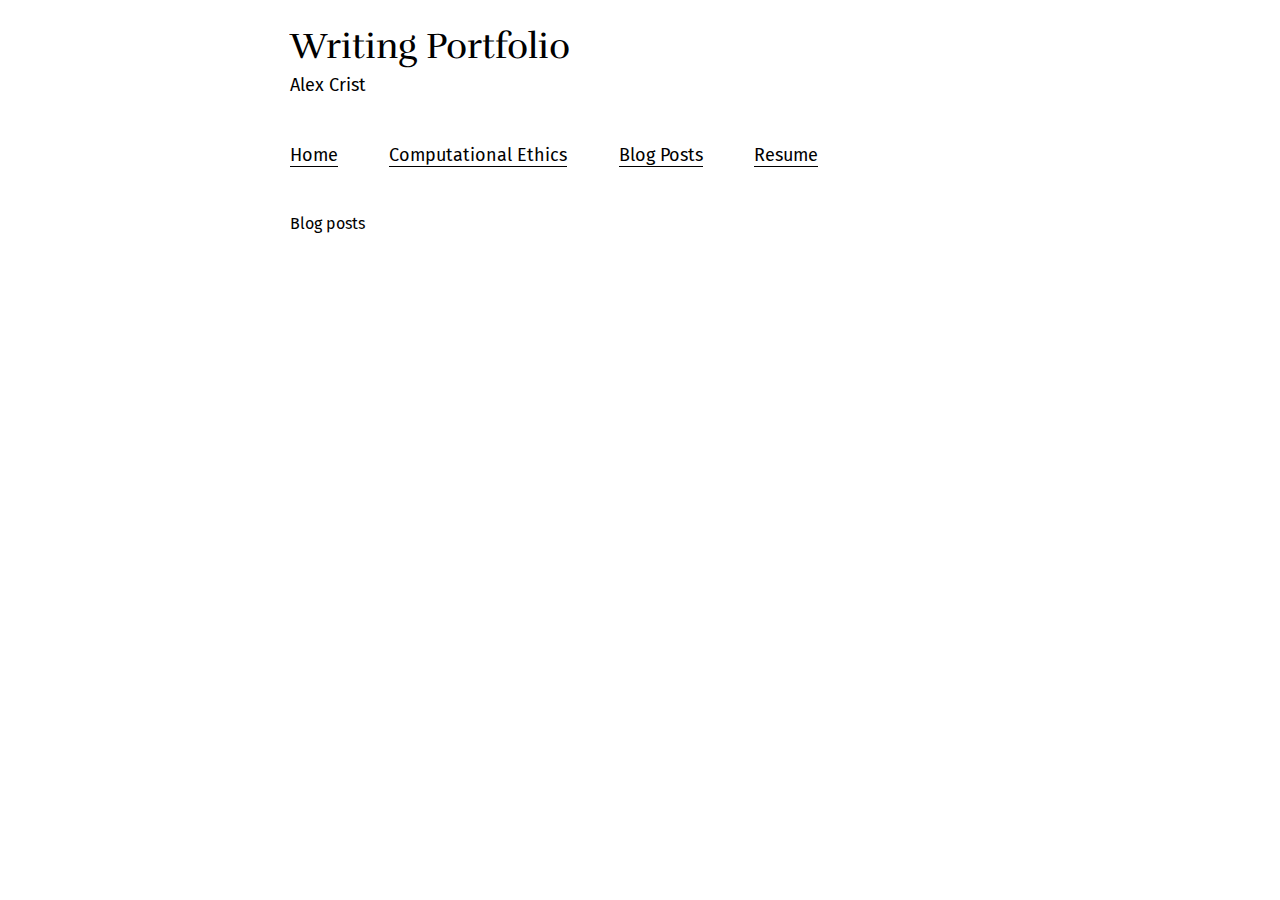
==== blog-posts/index.html @ beb05934 "Layout basic structure" ====
<!DOCTYPE html>
<html lang="en">
<head>
    <meta charset="utf-8" />
    <meta http-equiv="x-ua-compatible" content="ie=edge" />
    <meta name="viewport" content="width=device-width, initial-scale=1" />
    <title>Writing Portfolio</title>
    <link rel="stylesheet" href="../styles.css" />
    <link rel="icon" href="../favicon.ico" />
    <script src="../jquery-3.4.0.min.js"></script>
    <link href="https://fonts.googleapis.com/css?family=Fira+Sans|Rufina" rel="stylesheet">
</head>
<body>
    <div id="header"></div>
    <div>Blog posts</div>
    <script>$('#header').load('../header.html')</script>
</body>
</html>
---- styles.css ----
body {
    margin: 24px auto 0 auto;
    width: 700px;
    max-width: 90%;
    font-family: 'Fira Sans', sans-serif;
}

.title {
    font-size: 36px;
    font-family: 'Rufina', serif;
    margin-bottom: 6px;
}

.subtitle {
    font-size: 18px;
    margin-bottom: 48px;
}

.header {
    margin-bottom: 48px;
}

.header a {
    font-size: 18px;
    text-decoration: none;
    color: black;
    margin-right: calc((80% - 371px) / 4);
    margin-bottom: 6px;
    border-bottom: 1px solid black;
}

.section-title {
    font-family: 'Rufina', serif;
    font-size: 24px;
    margin-bottom: 24px;
}

img.alex {
    display: inline-block;
    margin-right: 24px;
    height: 200px;
    border-radius: 5px;
    box-shadow: 0 1px 3px rgba(0,0,0,0.12), 0 1px 2px rgba(0,0,0,0.24);
}

.writing {
    display: inline-block;
    width: calc(90% - 200px - 24px);
    vertical-align: top;
    font-size: 18px;
    line-height: 32px;
    margin-top: -10px;
}
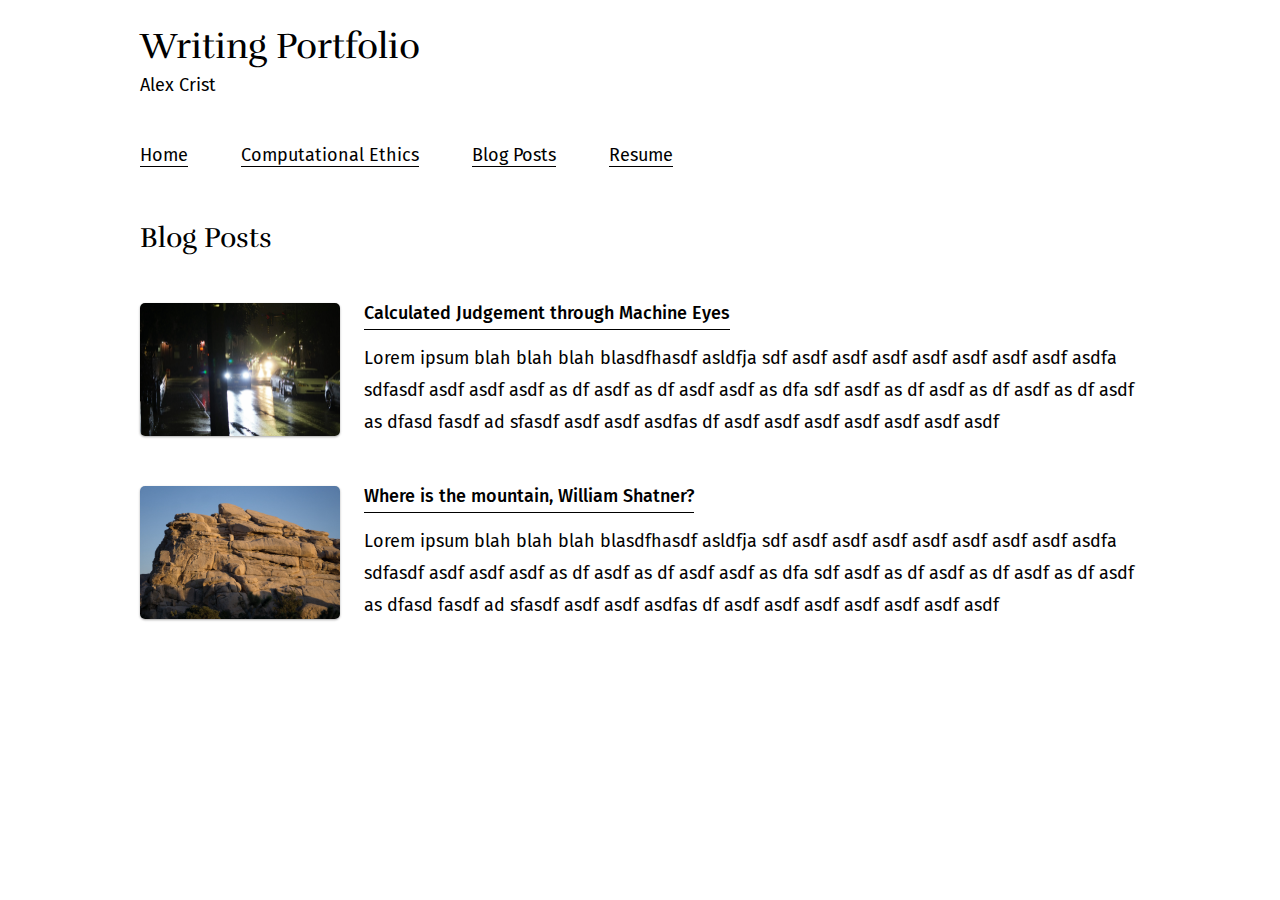
==== commit 87c955e6: "Complete structure" ====
--- a/blog-posts/index.html
+++ b/blog-posts/index.html
@@ -6,13 +6,34 @@
     <meta name="viewport" content="width=device-width, initial-scale=1" />
     <title>Writing Portfolio</title>
     <link rel="stylesheet" href="../styles.css" />
-    <link rel="icon" href="../favicon.ico" />
+    <link rel="icon" href="../assets/favicon.ico" />
     <script src="../jquery-3.4.0.min.js"></script>
-    <link href="https://fonts.googleapis.com/css?family=Fira+Sans|Rufina" rel="stylesheet">
+    <link href="https://fonts.googleapis.com/css?family=Fira+Sans:400,500|Rufina" rel="stylesheet">
 </head>
 <body>
     <div id="header"></div>
-    <div>Blog posts</div>
+    <div class="section-title">Blog Posts</div>
+
+    <div class="blog-container">
+        <img class="blog-image" src="../assets/calculated_judgement_through_machine_eyes.jpeg"/>
+        <a class="blog-title" href="https://medium.com/@alexecrist/calculated-judgement-through-machine-eyes-ce937bb05d72?source=friends_link&sk=67f5214b30ccc2888f81f894cac6b775">
+            Calculated Judgement through Machine Eyes
+        </a>
+        <div class="writing">
+            Lorem ipsum blah blah blah blasdfhasdf asldfja sdf asdf asdf asdf asdf asdf asdf asdf asdfa sdfasdf asdf asdf asdf as df asdf as df asdf asdf as dfa sdf asdf as df asdf as df asdf as df asdf as dfasd fasdf ad sfasdf asdf asdf asdfas df asdf asdf asdf asdf asdf asdf asdf
+        </div>
+    </div>
+
+    <div class="blog-container writing">
+        <img class="blog-image" src="../assets/where_is_the_mountain_william_shatner.jpeg"/>
+        <a class="blog-title" href="https://medium.com/@alexecrist/where-is-the-mountain-william-shatner-27fbe9c22eb7?source=friends_link&sk=cf258f52627f8cd61da0ab2d14c659cd">
+            Where is the mountain, William Shatner?
+        </a>
+        <div class="writing">
+            Lorem ipsum blah blah blah blasdfhasdf asldfja sdf asdf asdf asdf asdf asdf asdf asdf asdfa sdfasdf asdf asdf asdf as df asdf as df asdf asdf as dfa sdf asdf as df asdf as df asdf as df asdf as dfasd fasdf ad sfasdf asdf asdf asdfas df asdf asdf asdf asdf asdf asdf asdf
+        </div>
+    </div>
+
     <script>$('#header').load('../header.html')</script>
 </body>
 </html>
--- a/styles.css
+++ b/styles.css
@@ -1,9 +1,29 @@
+/* All elements */
+
 body {
-    margin: 24px auto 0 auto;
-    width: 700px;
+    margin: 24px auto;
+    width: 1000px;
     max-width: 90%;
     font-family: 'Fira Sans', sans-serif;
+    font-size: 18px;
 }
+
+img {
+    margin-right: 24px;
+    margin-bottom: 24px;
+    width: 200px;
+    border-radius: 5px;
+    box-shadow: 0 1px 3px rgba(0, 0, 0, 0.12), 0 1px 2px rgba(0, 0, 0, 0.24);
+    float: left;
+}
+ 
+a {
+    text-decoration: none;
+    border-bottom: 1px solid black;
+    color: black;
+}
+
+/* Shared classes */
 
 .title {
     font-size: 36px;
@@ -12,7 +32,6 @@
 }
 
 .subtitle {
-    font-size: 18px;
     margin-bottom: 48px;
 }
 
@@ -20,34 +39,41 @@
     margin-bottom: 48px;
 }
 
-.header a {
-    font-size: 18px;
-    text-decoration: none;
-    color: black;
-    margin-right: calc((80% - 371px) / 4);
+.tab {
+    margin-right: 48px;
     margin-bottom: 6px;
-    border-bottom: 1px solid black;
+    display: inline-block;
 }
 
 .section-title {
     font-family: 'Rufina', serif;
-    font-size: 24px;
-    margin-bottom: 24px;
-}
-
-img.alex {
-    display: inline-block;
-    margin-right: 24px;
-    height: 200px;
-    border-radius: 5px;
-    box-shadow: 0 1px 3px rgba(0,0,0,0.12), 0 1px 2px rgba(0,0,0,0.24);
+    font-size: 28px;
+    margin-bottom: 48px;
 }
 
 .writing {
+    line-height: 32px;
+    position: relative;
+    top: -6px;
+}
+
+/* Blog page */
+
+.blog-container {
+    margin-bottom: 48px;
+}
+
+.blog-title {
+    line-height: 32px;
+    margin-top: -6px;
     display: inline-block;
-    width: calc(90% - 200px - 24px);
+    margin-bottom: 18px;
     vertical-align: top;
-    font-size: 18px;
-    line-height: 32px;
-    margin-top: -10px;
+    font-weight: 500;
+}
+
+/* Computational ethics page */
+
+.computational-ethics-description {
+    margin-bottom: 48px;
 }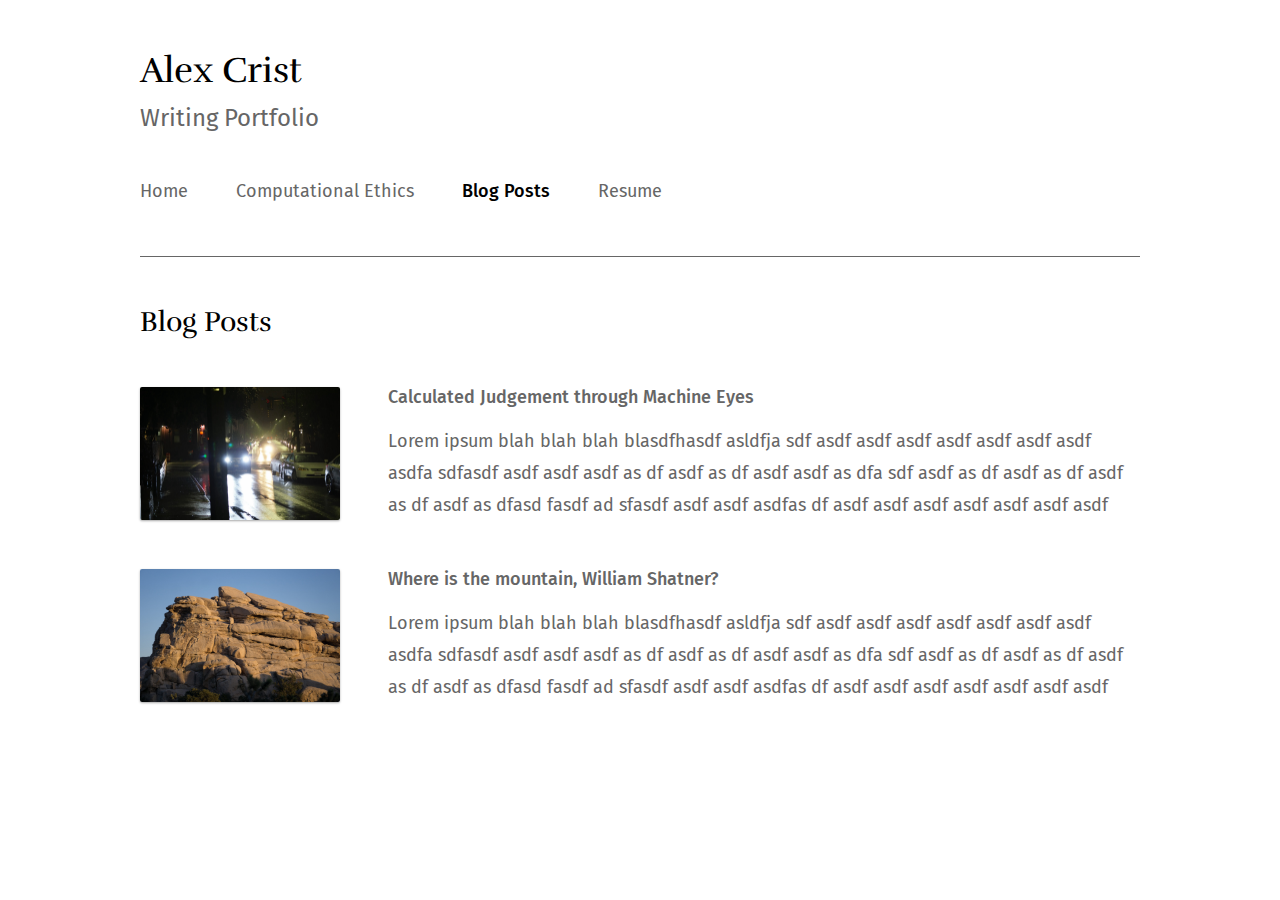
==== commit 7bebde4c: "Continue tweaking layout" ====
--- a/blog-posts/index.html
+++ b/blog-posts/index.html
@@ -34,6 +34,6 @@
         </div>
     </div>
 
-    <script>$('#header').load('../header.html')</script>
+    <script src="../header.js"></script>
 </body>
 </html>
--- a/styles.css
+++ b/styles.css
@@ -1,7 +1,7 @@
 /* All elements */
 
 body {
-    margin: 24px auto;
+    margin: 48px auto;
     width: 1000px;
     max-width: 90%;
     font-family: 'Fira Sans', sans-serif;
@@ -9,33 +9,49 @@
 }
 
 img {
-    margin-right: 24px;
-    margin-bottom: 24px;
+    margin-right: 48px;
+    margin-bottom: 48px;
     width: 200px;
-    border-radius: 5px;
+    border-radius: 2px;
     box-shadow: 0 1px 3px rgba(0, 0, 0, 0.12), 0 1px 2px rgba(0, 0, 0, 0.24);
     float: left;
 }
  
 a {
     text-decoration: none;
-    border-bottom: 1px solid black;
+    color: #666;
+}
+
+a:hover {
     color: black;
+}
+
+
+hr {
+    border-style: none;
+    margin: 0;
+    border-bottom: 1px solid #666;
 }
 
 /* Shared classes */
 
+.header {
+    margin-bottom: 48px;
+}
+
 .title {
     font-size: 36px;
     font-family: 'Rufina', serif;
-    margin-bottom: 6px;
+    margin-bottom: 12px;
 }
 
 .subtitle {
     margin-bottom: 48px;
+    color: #666;
+    font-size: 24px;
 }
 
-.header {
+.tabs {
     margin-bottom: 48px;
 }
 
@@ -43,6 +59,11 @@
     margin-right: 48px;
     margin-bottom: 6px;
     display: inline-block;
+}
+
+.tab-selected {
+    color: black;
+    font-weight: 500;
 }
 
 .section-title {
@@ -55,6 +76,7 @@
     line-height: 32px;
     position: relative;
     top: -6px;
+    color: #666;
 }
 
 /* Blog page */
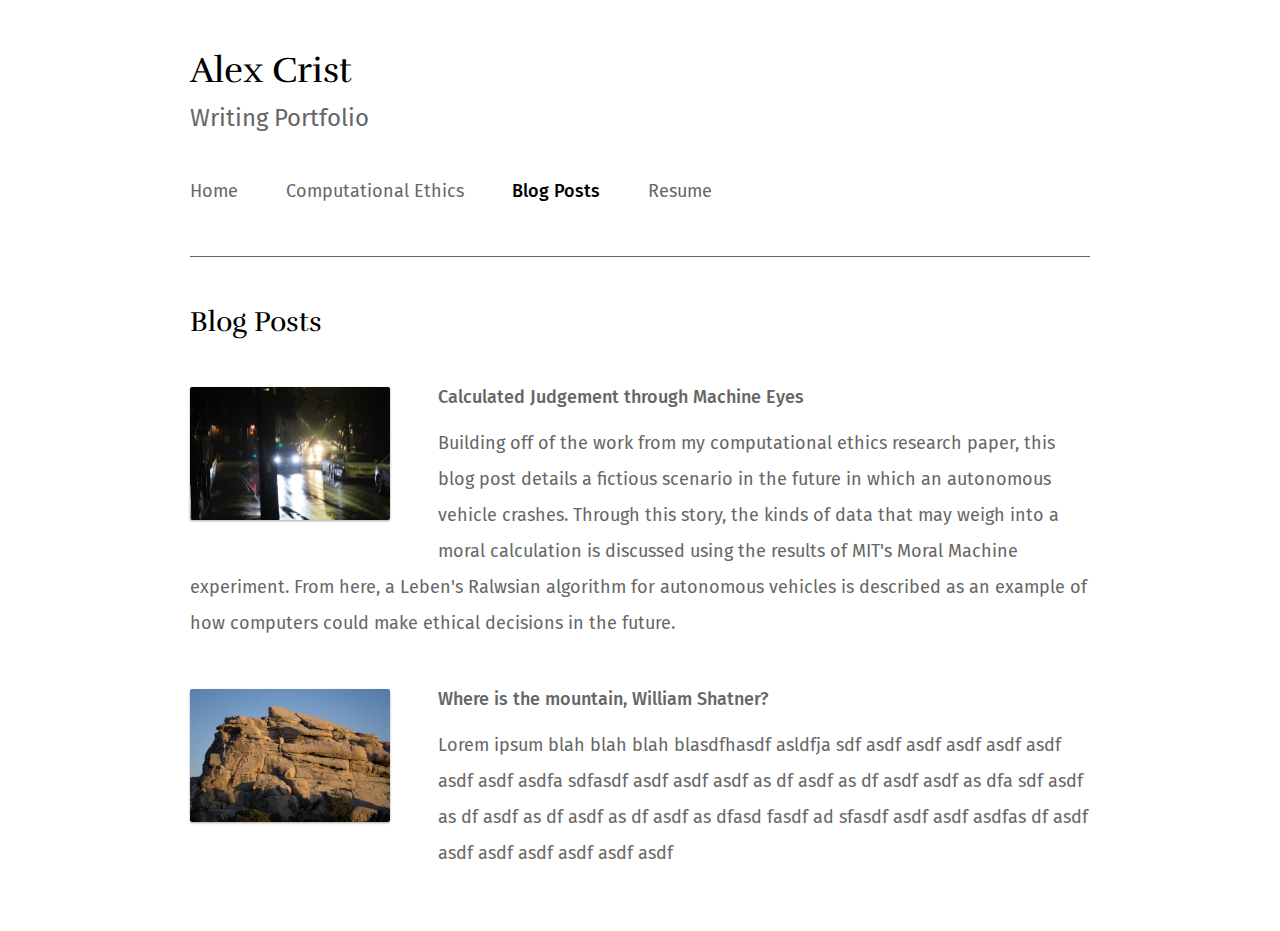
==== commit 463c0a0f: "Add some copy" ====
--- a/blog-posts/index.html
+++ b/blog-posts/index.html
@@ -20,7 +20,13 @@
             Calculated Judgement through Machine Eyes
         </a>
         <div class="writing">
-            Lorem ipsum blah blah blah blasdfhasdf asldfja sdf asdf asdf asdf asdf asdf asdf asdf asdfa sdfasdf asdf asdf asdf as df asdf as df asdf asdf as dfa sdf asdf as df asdf as df asdf as df asdf as dfasd fasdf ad sfasdf asdf asdf asdfas df asdf asdf asdf asdf asdf asdf asdf
+            Building off of the work from my computational ethics research
+            paper, this blog post details a fictious scenario in the future in
+            which an autonomous vehicle crashes. Through this story, the kinds
+            of data that may weigh into a moral calculation is discussed using
+            the results of MIT's Moral Machine experiment. From here, a Leben's
+            Ralwsian algorithm for autonomous vehicles is described as an
+            example of how computers could make ethical decisions in the future.
         </div>
     </div>
 
--- a/styles.css
+++ b/styles.css
@@ -2,7 +2,7 @@
 
 body {
     margin: 48px auto;
-    width: 1000px;
+    width: 900px;
     max-width: 90%;
     font-family: 'Fira Sans', sans-serif;
     font-size: 18px;
@@ -31,6 +31,11 @@
     border-style: none;
     margin: 0;
     border-bottom: 1px solid #666;
+}
+
+iframe {
+    border: none;
+    box-shadow: 0 10px 20px rgba(0, 0, 0, 0.19), 0 6px 6px rgba(0, 0, 0, 0.23);
 }
 
 /* Shared classes */
@@ -73,7 +78,7 @@
 }
 
 .writing {
-    line-height: 32px;
+    line-height: 36px;
     position: relative;
     top: -6px;
     color: #666;
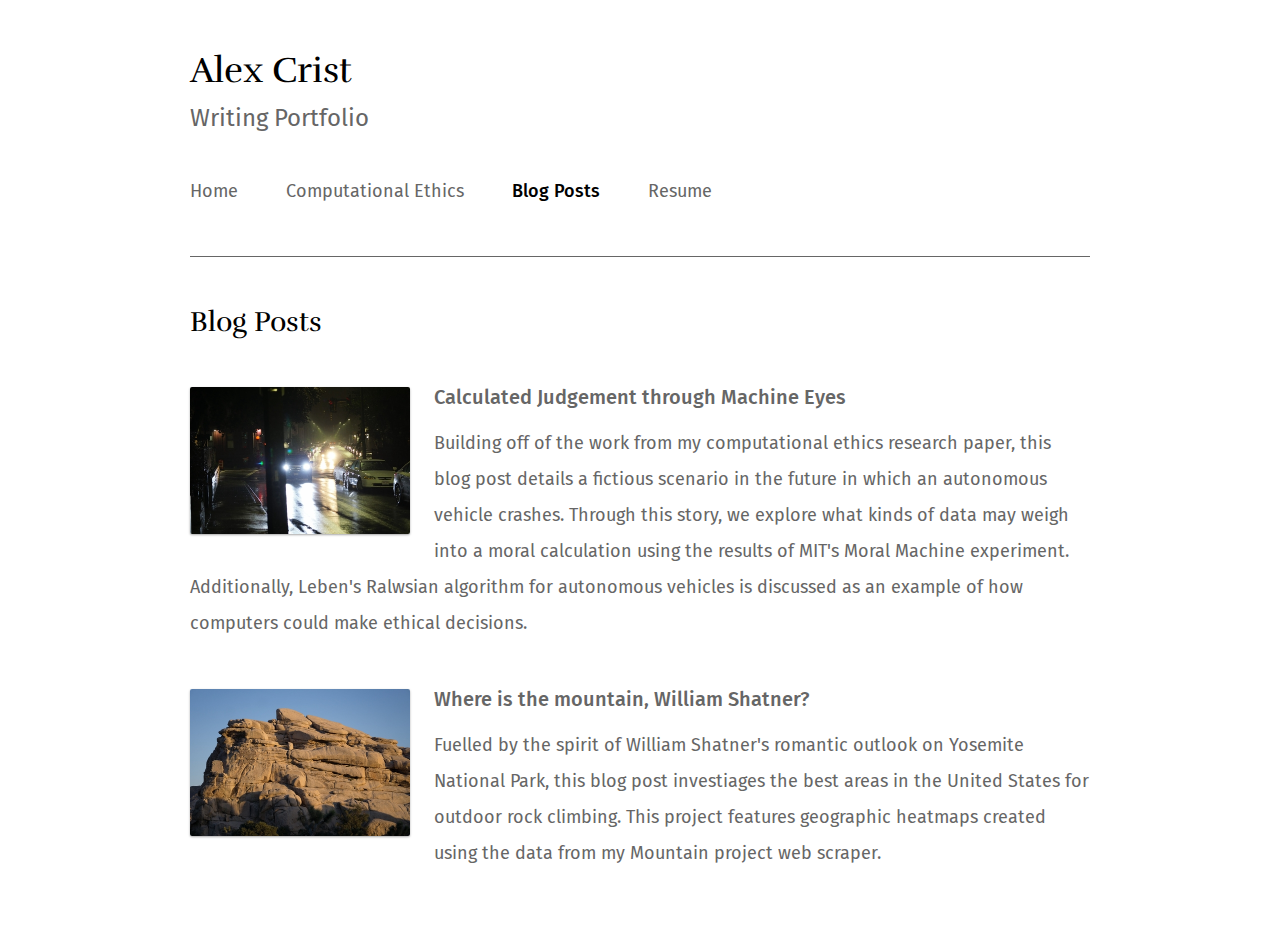
==== commit 5f098fa8: "Finish text. Optimize images." ====
--- a/blog-posts/index.html
+++ b/blog-posts/index.html
@@ -15,28 +15,32 @@
     <div class="section-title">Blog Posts</div>
 
     <div class="blog-container">
-        <img class="blog-image" src="../assets/calculated_judgement_through_machine_eyes.jpeg"/>
+        <img class="blog-image" src="../assets/calculated_judgement_through_machine_eyes.jpg"/>
         <a class="blog-title" href="https://medium.com/@alexecrist/calculated-judgement-through-machine-eyes-ce937bb05d72?source=friends_link&sk=67f5214b30ccc2888f81f894cac6b775">
             Calculated Judgement through Machine Eyes
         </a>
         <div class="writing">
             Building off of the work from my computational ethics research
             paper, this blog post details a fictious scenario in the future in
-            which an autonomous vehicle crashes. Through this story, the kinds
-            of data that may weigh into a moral calculation is discussed using
-            the results of MIT's Moral Machine experiment. From here, a Leben's
-            Ralwsian algorithm for autonomous vehicles is described as an
-            example of how computers could make ethical decisions in the future.
+            which an autonomous vehicle crashes. Through this story, we explore
+            what kinds of data may weigh into a moral calculation using
+            the results of MIT's Moral Machine experiment. Additionally, Leben's
+            Ralwsian algorithm for autonomous vehicles is discussed as an
+            example of how computers could make ethical decisions.
         </div>
     </div>
 
     <div class="blog-container writing">
-        <img class="blog-image" src="../assets/where_is_the_mountain_william_shatner.jpeg"/>
+        <img class="blog-image" src="../assets/where_is_the_mountain_william_shatner.jpg"/>
         <a class="blog-title" href="https://medium.com/@alexecrist/where-is-the-mountain-william-shatner-27fbe9c22eb7?source=friends_link&sk=cf258f52627f8cd61da0ab2d14c659cd">
             Where is the mountain, William Shatner?
         </a>
         <div class="writing">
-            Lorem ipsum blah blah blah blasdfhasdf asldfja sdf asdf asdf asdf asdf asdf asdf asdf asdfa sdfasdf asdf asdf asdf as df asdf as df asdf asdf as dfa sdf asdf as df asdf as df asdf as df asdf as dfasd fasdf ad sfasdf asdf asdf asdfas df asdf asdf asdf asdf asdf asdf asdf
+            Fuelled by the spirit of William Shatner's romantic outlook on
+            Yosemite National Park, this blog post investiages the best areas
+            in the United States for outdoor rock climbing. This project
+            features geographic heatmaps created using the data from my
+            Mountain project web scraper.
         </div>
     </div>
 
--- a/styles.css
+++ b/styles.css
@@ -9,9 +9,9 @@
 }
 
 img {
-    margin-right: 48px;
-    margin-bottom: 48px;
-    width: 200px;
+    margin-right: 24px;
+    margin-bottom: 18px;
+    width: 220px;
     border-radius: 2px;
     box-shadow: 0 1px 3px rgba(0, 0, 0, 0.12), 0 1px 2px rgba(0, 0, 0, 0.24);
     float: left;
@@ -97,10 +97,23 @@
     margin-bottom: 18px;
     vertical-align: top;
     font-weight: 500;
+    font-size: 20px;
 }
 
 /* Computational ethics page */
 
 .computational-ethics-description {
     margin-bottom: 48px;
+}
+
+/* Home page */
+
+.home-image {
+    margin-right: 48px;
+}
+
+/* Resume page */
+
+.resume-description {
+    margin-bottom: 48px;
 }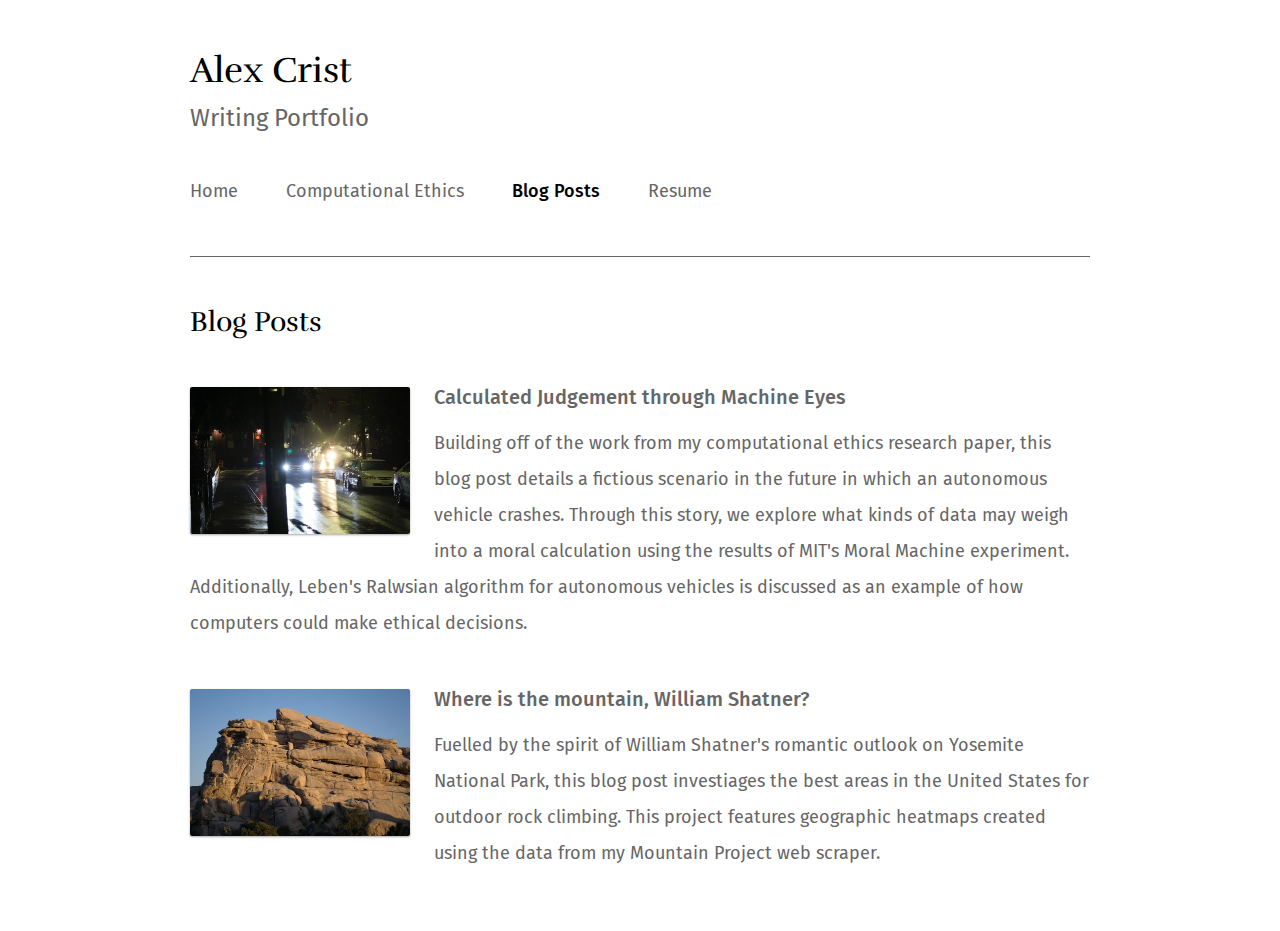
==== commit df7def3f: "Finish edits" ====
--- a/blog-posts/index.html
+++ b/blog-posts/index.html
@@ -39,8 +39,8 @@
             Fuelled by the spirit of William Shatner's romantic outlook on
             Yosemite National Park, this blog post investiages the best areas
             in the United States for outdoor rock climbing. This project
-            features geographic heatmaps created using the data from my
-            Mountain project web scraper.
+            features geographic heatmaps created using the data from
+            <a href="https://github.com/alexcrist/mountain-project-scraper">my Mountain Project web scraper</a>.
         </div>
     </div>
 
